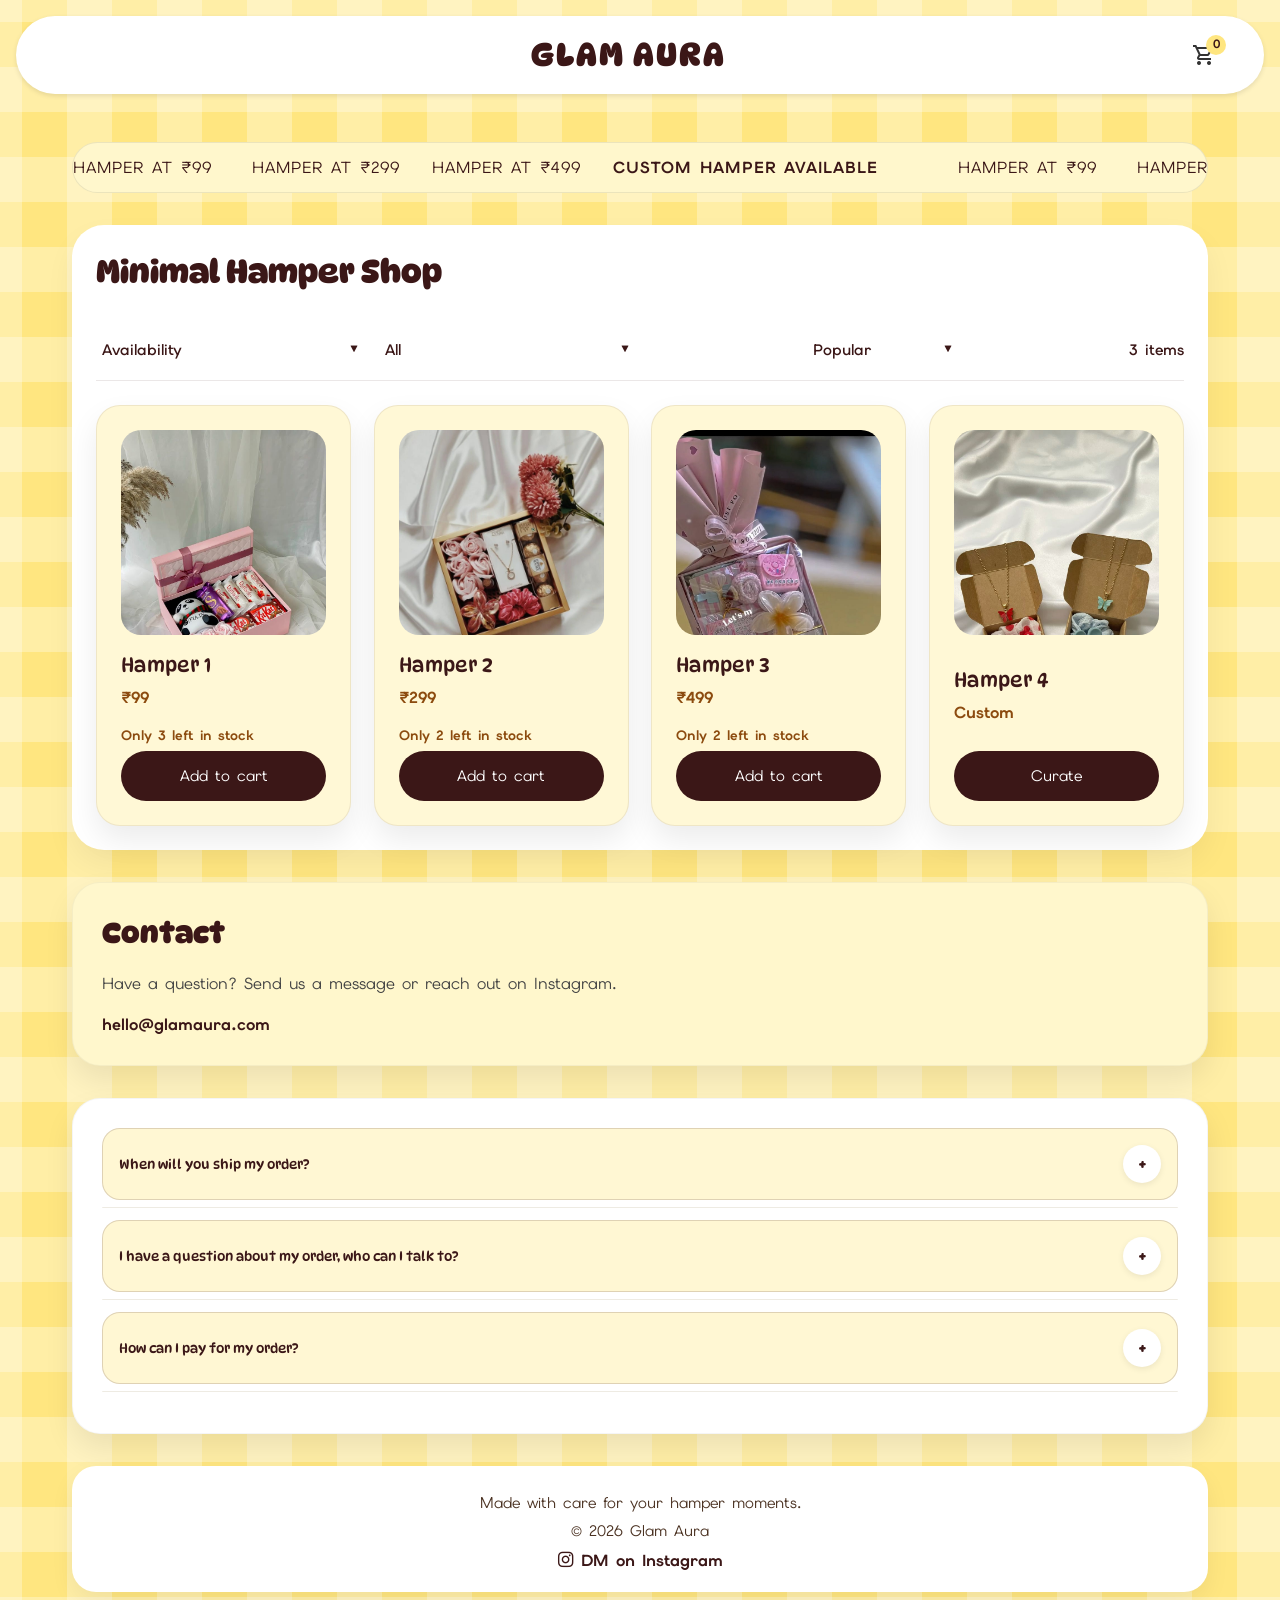
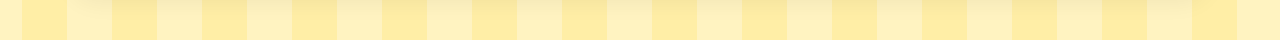
==== index.html @ d9508ad7 "Initial commit" ====
<!DOCTYPE html>
<html lang="en">
<head>
    <meta charset="UTF-8">
    <meta name="viewport" content="width=device-width, initial-scale=1.0">
    <title>Glam Aura - Hamper Store</title>
    <link rel="stylesheet" href="style.css">
    <link rel="preconnect" href="https://fonts.googleapis.com">
<link rel="preconnect" href="https://fonts.gstatic.com" crossorigin>
    <link rel="stylesheet" href="https://fonts.googleapis.com/css2?family=DynaPuff:wght@400..700&family=Elms+Sans:ital,wght@0,100..900;1,100..900&display=swap">
    <link rel="stylesheet" href="https://fonts.googleapis.com/css2?family=Material+Symbols+Outlined:opsz,wght,FILL,GRAD@20..48,100..700,0..1,-50..200" />
    <link rel="stylesheet" href="https://cdnjs.cloudflare.com/ajax/libs/font-awesome/6.4.0/css/all.min.css">
    <style>
        .material-symbols-outlined {
            font-family: 'Material Symbols Outlined';
            font-variation-settings:
            'FILL' 0,
            'wght' 400,
            'GRAD' 0,
            'opsz' 24;
            line-height: 1;
        }
    </style>
</head>
<body>
    <!-- Navigation Bar -->
    <nav class="navbar">
        <div class="nav-container">
            <!-- Brand Name -->
            <a class="nav-brand" href="index.html">GLAM AURA</a>

            <!-- Cart Icon -->
            <div class="cart-icon">
                <span class="material-symbols-outlined">shopping_cart</span>
                <span class="cart-count" id="cartCount">0</span>
            </div>
        </div>
    </nav>

    <!-- Main Content -->
    <main class="container">
        <section class="top-banner">
            <div class="ticker">
                <span>HAMPER AT ₹99&nbsp; &nbsp;&nbsp;&nbsp;HAMPER AT ₹299&nbsp;&nbsp;&nbsp;&nbsp;HAMPER AT ₹499&nbsp;&nbsp;&nbsp;&nbsp;<B>CUSTOM HAMPER AVAILABLE</B>&nbsp;&nbsp;&nbsp;&nbsp;</span>
                <span>HAMPER AT ₹99&nbsp; &nbsp;&nbsp;&nbsp;HAMPER AT ₹299&nbsp;&nbsp;&nbsp;&nbsp;HAMPER AT ₹499&nbsp;&nbsp;&nbsp;&nbsp;<B>CUSTOM HAMPER AVAILABLE</B>&nbsp;&nbsp;&nbsp;&nbsp;</span>
                <span>HAMPER AT ₹99&nbsp; &nbsp;&nbsp;&nbsp;HAMPER AT ₹299&nbsp;&nbsp;&nbsp;&nbsp;HAMPER AT ₹499&nbsp;&nbsp;&nbsp;&nbsp;<B>CUSTOM HAMPER AVAILABLE</B>&nbsp;&nbsp;&nbsp;&nbsp;</span>
                    
            </div>
        </section>

        <section class="products-section" id="products">
            <div class="products-header">
                <h2>Minimal Hamper Shop</h2>
            </div>

            <div class="filter-section">
                <div class="filter-row">
                    <div class="filter-item">
                        <select id="availabilityFilter" class="filter-dropdown-inline">
                            <option value="all">Availability</option>
                            <option value="in-stock">In Stock</option>
                            <option value="out-stock">Out of Stock</option>
                        </select>
                    </div>

                    <div class="filter-item">
                        <select id="priceFilter" class="filter-dropdown-inline">
                            <option value="all">All</option>
                            <option value="99">₹99</option>
                            <option value="299">₹299</option>
                            <option value="499">₹499</option>
                        </select>
                    </div>

                    <div class="filter-item sort-item">
                        <select id="sortFilter" class="filter-dropdown-inline">
                            <option value="relevance">Popular</option>
                            <option value="price-low">Lowest to Highest</option>
                            <option value="price-high">Highest to Lowest</option>
                        </select>
                    </div>

                    <div class="item-count" id="itemCount">3 items</div>
                </div>
            </div>

            <div class="product-grid">
                <article class="product-card" data-product="Hamper 1" data-price="99" data-image="Hamper 1" data-items="Mini chocolate|Hand cream|Sticker set" data-description="A soft bundle of treats and small surprises.">
                    <div class="product-image">
                        <img src="assets/hamper1.jpg" alt="Hamper 1">
                    </div>
                    <div>
                        <div class="product-title">Hamper 1</div>
                        <div class="product-price">₹99</div>
                    </div>
                    <button class="add-cart-btn" data-product="Hamper 1" data-price="99">Add to cart</button>
                </article>

                <article class="product-card" data-product="Hamper 2" data-price="299" data-image="Hamper 2" data-items="Cozy socks|Snack jar|Note card" data-description="A richer mix of cozy accessories and snacks.">
                    <div class="product-image">
                        <img src="assets/hamper2.jpg" alt="Hamper 2">
                    </div>
                    <div>
                        <div class="product-title">Hamper 2</div>
                        <div class="product-price">₹299</div>
                    </div>
                    <button class="add-cart-btn" data-product="Hamper 2" data-price="299">Add to cart</button>
                </article>

                <article class="product-card" data-product="Hamper 3" data-price="499" data-image="Hamper 3" data-items="Premium candle|Sweet biscuits|Gift tag" data-description="A premium selection for thoughtful gifting.">
                    <div class="product-image">
                        <img src="assets/hamper3.jpg" alt="Hamper 3">
                    </div>
                    <div>
                        <div class="product-title">Hamper 3</div>
                        <div class="product-price">₹499</div>
                    </div>
                    <button class="add-cart-btn" data-product="Hamper 3" data-price="499">Add to cart</button>
                </article>

                <article class="product-card" data-product="Hamper 4" data-price="599" data-image="Hamper 4" data-items="Custom item 1|Custom item 2|Custom message card" data-description="Build your own custom hamper with curated goodies.">
                    <div class="product-image">
                        <img src="assets/custom-hamper.jpg" alt="Custom Hamper">
                    </div>
                    <div>
                        <div class="product-title">Hamper 4</div>
                        <div class="product-price">Custom</div>
                    </div>
                    <button class="curate-btn" type="button" onclick="window.location.href='custom-hamper.html'">Curate</button>
                </article>
            </div>
        </section>

        <section class="contact-section" id="contact">
            <h2>Contact</h2>
            <p>Have a question? Send us a message or reach out on Instagram.</p>
            <a class="contact-link" href="mailto:hello@glamaura.com">hello@glamaura.com</a>
        </section>

        <section class="faq-section">
            <div class="faq-item">
                <button class="faq-question" type="button">
                    <span>When will you ship my order?</span>
                    <span class="faq-toggle">+</span>
                </button>
                <div class="faq-answer">
                    <p>Allow 3-4 business days for us to process and ship out your order.</p>
                </div>
            </div>
            <div class="faq-item">
                <button class="faq-question" type="button">
                    <span>I have a question about my order, who can I talk to?</span>
                    <span class="faq-toggle">+</span>
                </button>
                <div class="faq-answer">
                    <p>Please contact and message us on Instagram at <a href="https://www.instagram.com/theglam._.aura" target="_blank" rel="noreferrer">theglam._.aura</a>.</p>
                </div>
            </div>
            <div class="faq-item">
                <button class="faq-question" type="button">
                    <span>How can I pay for my order?</span>
                    <span class="faq-toggle">+</span>
                </button>
                <div class="faq-answer">
                    <p>Payments are accepted via UPI and other online payment methods at checkout for a smooth and secure experience.</p>
                </div>
            </div>
        </section>

        <footer class="site-footer">
            <p>Made with care for your hamper moments.</p>
            <p>© 2026 Glam Aura</p>
            <a class="instagram-link" href="https://www.instagram.com/theglam._.aura" target="_blank" rel="noreferrer">
                <i class="fab fa-instagram"></i> DM on Instagram
            </a>
        </footer>
    </main>

    <div id="cartSummaryBar" class="cart-summary-bar">
        <div class="cart-summary-thumb"><span class="material-symbols-outlined">shopping_cart</span></div>
        <div class="cart-summary-content">
            <div class="cart-summary-title" id="summaryTitle">Your cart</div>
            <div class="cart-summary-price" id="summaryPrice">₹0</div>
        </div>
        <button class="cart-summary-button" id="summaryButton">View cart</button>
    </div>

    <div id="cartDrawerOverlay" class="cart-drawer-overlay">
        <div class="cart-drawer">
            <div class="cart-drawer-header">
                <h3>Your Cart</h3>
                <button class="drawer-close" id="drawerClose">×</button>
            </div>
            <div class="cart-drawer-body">
                <div class="cart-status">
                    <span id="cartDrawerCount">0</span>
                    <span>item(s)</span>
                </div>
                <div class="cart-message">Have a buttery day!</div>
                <div class="cart-items" id="cartItems"></div>
                <div class="cart-total"><span>Total</span><span id="cartTotal">₹0</span></div>
                <div class="cart-note">
                    <label for="cartNote">Add order note</label>
                    <textarea id="cartNote" placeholder="Write a cute note here..."></textarea>
                </div>
            </div>
            <div class="cart-drawer-footer">
                <div class="cart-buttons">
                    <button class="cart-action-btn secondary" id="viewCartButton">View Cart</button>
                    <button class="cart-action-btn primary" id="checkoutButton">Check Out</button>
                </div>
            </div>
        </div>
    </div>

    <div id="productModalOverlay" class="product-modal-overlay">
        <div class="product-modal">
            <div class="product-modal-header">
                <div class="product-modal-title" id="modalTitle">Hamper details</div>
                <button class="modal-close" id="modalClose">×</button>
            </div>
            <div class="product-modal-body">
                <div class="modal-image" id="modalImage">Product image</div>
                <div class="modal-price" id="modalPrice">₹0</div>
                <p class="modal-description" id="modalDescription">Product description</p>
                <div class="modal-items">
                    <div class="modal-items-title">What's inside</div>
                    <ul class="modal-items-list" id="modalItemsList"></ul>
                </div>
            </div>
            <div class="product-modal-footer">
                <button class="cart-action-btn secondary" id="modalCloseButton">Close</button>
                <button class="cart-action-btn primary" id="modalAddCartButton">Add to cart</button>
            </div>
        </div>
    </div>

    <script src="script.js"></script>
</body>
</html>
---- style.css ----
* {
    margin: 0;
    padding: 0;
    box-sizing: border-box;
}

body {
    font-family: 'Elms Sans', sans-serif;
    line-height: 1.45;
    background-color: #FFE680;
    background-image:
        linear-gradient(180deg,
            rgba(255,255,255,0.30) 0%,
            rgba(255,255,255,0.30) 25%,
            transparent 25%,
            transparent 75%,
            rgba(255,255,255,0.30) 75%,
            rgba(255,255,255,0.30) 100%),
        linear-gradient(90deg,
            rgba(255,255,255,0.30) 0%,
            rgba(255,255,255,0.30) 25%,
            transparent 25%,
            transparent 75%,
            rgba(255,255,255,0.30) 75%,
            rgba(255,255,255,0.30) 100%);
    background-size: 40px 40px;
    background-position: 0 0, 0 0;
    background-repeat: repeat;
}

@media (max-width: 480px) {
    body {
        background-size: 30px 30px;
    }
}

@media (min-width: 768px) {
    body {
        background-size: 90px 90px;
    }
}

/* Navigation Bar */
.navbar {
    background-color: #FFFFFF; /* White */
    box-shadow: 0 2px 5px rgba(0, 0, 0, 0.1);
    position: sticky;
    top: 0;
    z-index: 1000;
    margin: 1rem 1rem 0 1rem;
    border-radius: 40px;
}

.nav-container {
    display: flex;
    justify-content: space-between;
    align-items: center;
    padding: 1rem 2rem;
    max-width: 100%;
}

.nav-brand,
h1,
h2,
h3,
h4,
h5,
h6 {
    font-family: 'DynaPuff', cursive;
}

.nav-brand {
    font-size: 1.5rem;
    font-weight: bold;
    color: #3b1717;
    letter-spacing: 2px;
    flex: 1;
    text-align: center;
    text-decoration: none;
    transition: color 0.3s ease;
}

.nav-brand:hover {
    color: #502f2f;
}

.cart-icon {
    font-size: 1.5rem;
    color: #333;
    cursor: pointer;
    transition: color 0.3s ease;
}

.cart-icon:hover {
    color: #502f2f;
}

/* Hamburger Menu */
.hamburger {
    display: none;
    cursor: pointer;
}

.hamburger .material-symbols-outlined {
    font-family: 'Material Symbols Outlined';
    font-size: 2rem;
    color: #333;
    transition: color 0.2s ease;
    line-height: 1;
}

.hamburger:hover .material-symbols-outlined {
    color: #000;
}

/* Mobile Menu */
.mobile-menu {
    display: none;
    background-color: #FFFFFF;
    padding: 0;
    max-height: 0;
    overflow: hidden;
    transition: max-height 0.3s ease, box-shadow 0.3s ease, border-radius 0.3s ease;
    margin-top: 0.75rem;
    border-radius: 24px;
    box-shadow: 0 12px 30px rgba(0, 0, 0, 0.12);
}

.mobile-menu.active {
    display: block;
    max-height: 400px;
}

.menu-list {
    list-style: none;
    padding: 1rem 2rem;
}

.menu-list li {
    padding: 0.75rem 0;
    border-bottom: 1px solid #f0f0f0;
}

.menu-list li:last-child {
    border-bottom: none;
}

.menu-list a {
    text-decoration: none;
    color: #333;
    font-family: 'Elms Sans', sans-serif;
    font-weight: 500;
    font-size: 1rem;
    transition: color 0.3s ease;
}

.menu-list a:hover {
    color: #FFE680;
}

/* Top Scrolling Banner */
.top-banner {
    overflow: hidden;
    background-color: #fff7cc;
    border-radius: 32px;
    margin: 1rem 1rem 0;
    padding: 0.8rem 0;
    border: 1px solid rgba(0, 0, 0, 0.08);
}

.ticker {
    display: inline-flex;
    white-space: nowrap;
    animation: ticker 10s linear infinite;
}

.ticker span {
    font-family: 'Elms Sans', sans-serif;
    font-size: 1rem;
    color: #3b1717;
    letter-spacing: 1px;
    padding-right: 3rem;
}

@keyframes ticker {
    from {
        transform: translateX(0);
    }
    to {
        transform: translateX(-50%);
    }
}

/* Product Cards */
.products-section {
    margin: 2rem 1rem 0;
}

.products-header {
    display: flex;
    justify-content: space-between;
    align-items: center;
    margin-bottom: 1.5rem;
    flex-wrap: wrap;
}

.products-header h2 {
    font-family: 'DynaPuff', cursive;
    font-size: 2rem;
    color: #3b1717;
}

.filter-section {
    padding: 1rem 0;
    margin-bottom: 1.5rem;
    border-bottom: 1px solid rgba(59, 23, 23, 0.1);
}

.filter-row {
    display: grid;
    grid-template-columns: repeat(4, auto);
    gap: 1rem;
    align-items: center;
}

.filter-item {
    position: relative;
    display: inline-flex;
    align-items: center;
    white-space: nowrap;
    background: transparent;
    border: none;
    padding: 0;
    min-height: auto;
}

.item-count {
    flex: 0 0 auto;
    white-space: nowrap;
    padding: 0;
    background: transparent;
    border: none;
    font-size: 0.95rem;
    font-weight: 600;
    color: #3b1717;
    justify-self: end;
}

.filter-section {
    padding: 0.9rem 0;

.filter-dropdown-inline {
    appearance: none;
        padding: 0.35rem 0.4rem 0.35rem 0.35rem;
        border: none;
        background-color: transparent;
        color: #3b1717;
        font-family: 'Elms Sans', sans-serif;
        font-weight: 600;
        font-size: 0.95rem;
        cursor: pointer;
        transition: color 0.2s ease;
        min-width: 100px;
        width: auto;
        padding-right: 0.6rem;
    }

    .filter-item::after {
        content: '▼';
        position: absolute;
        right: 0.35rem;
        top: 50%;
        transform: translateY(-50%);
        font-size: 0.75rem;
        color: #3b1717;
        pointer-events: none;
    }

    @media (max-width: 767px) {
        .filter-row {
            grid-template-columns: repeat(2, minmax(120px, 1fr));
        }
    }
    color: #502f2f;
}

.filter-dropdown-inline:focus {
    outline: none;
    color: #3b1717;
}

.filter-item::after {
    content: '▼';
    position: absolute;
    right: 0;
    top: 50%;
    transform: translateY(-50%);
    font-size: 0.65rem;
    color: #3b1717;
    pointer-events: none;
}

.item-count {
    font-family: 'Elms Sans', sans-serif;
    color: #3b1717;
    font-weight: 600;
    font-size: 0.95rem;
}

.sort-item {
    margin-left: auto;
}

.product-grid {
    display: grid;
    gap: 1.4rem;
    grid-template-columns: repeat(auto-fit, minmax(220px, 1fr));
}

.product-card {
    background-color: #fff8d6;
    border-radius: 24px;
    padding: 1.5rem;
    box-shadow: 0 14px 30px rgba(0, 0, 0, 0.08);
    border: 1px solid rgba(59, 23, 23, 0.08);
    display: flex;
    flex-direction: column;
    justify-content: space-between;
}

.checkout-cart .product-card {
    background-color: #fff8d6;
    border-color: rgba(59, 23, 23, 0.08);
}

.product-image {
    width: 100%;
    aspect-ratio: 1 / 1;
    border-radius: 20px;
    background: linear-gradient(135deg, #f8dc8e 0%, #fff0c1 100%);
    display: grid;
    place-items: center;
    margin-bottom: 1rem;
    padding: 0;
    overflow: hidden;
}

.product-image img {
    width: 100%;
    height: 100%;
    object-fit: cover;
    display: block;
}

.product-title {
    font-family: 'DynaPuff', cursive;
    font-size: 1.25rem;
    margin-bottom: 0.4rem;
    color: #3b1717;
}

.product-price {
    font-family: 'Elms Sans', sans-serif;
    font-size: 1rem;
    font-weight: 700;
    color: #8c4b0f;
    margin-bottom: 0.75rem;
}

.product-description {
    font-family: 'Elms Sans', sans-serif;
    color: #555;
    line-height: 1.55;
    margin-bottom: 1.3rem;
}

.add-cart-btn,
.curate-btn {
    border: none;
    background-color: #3b1717;
    color: #fff;
    font-family: 'Elms Sans', sans-serif;
    font-size: 0.95rem;
    padding: 0.95rem 1rem;
    border-radius: 999px;
    cursor: pointer;
    transition: background-color 0.3s ease, transform 0.2s ease;
}

.add-cart-btn:hover,
.curate-btn:hover {
    background-color: #572421;
    transform: translateY(-1px);
}

.curate-btn {
    width: 100%;
}

.contact-section {
    margin: 2rem 1rem 0;
    padding: 1.8rem;
    border-radius: 28px;
    background-color: #ffffff;
    box-shadow: 0 14px 30px rgba(0, 0, 0, 0.08);
    border: 1px solid rgba(0, 0, 0, 0.04);
}

.contact-section h2 {
    font-family: 'DynaPuff', cursive;
    font-size: 1.8rem;
    color: #3b1717;
    margin-bottom: 1rem;
}

.contact-section p {
    font-family: 'Elms Sans', sans-serif;
    color: #444;
    line-height: 1.7;
}

.contact-link {
    display: inline-block;
    margin-top: 1rem;
    color: #3b1717;
    text-decoration: none;
    font-family: 'Elms Sans', sans-serif;
    font-weight: 700;
}

.site-footer {
    margin: 2rem 1rem 2rem;
    padding: 1.2rem 1.5rem;
    border-radius: 24px;
    background-color: #ffffff;
    box-shadow: 0 10px 24px rgba(0, 0, 0, 0.06);
    text-align: center;
    font-family: 'Elms Sans', sans-serif;
    color: #4b3222;
}

.site-footer p {
    margin: 0.4rem 0;
    font-size: 0.95rem;
}

.cart-icon {
    position: relative;
    display: flex;
    align-items: center;
}

.cart-count {
    position: absolute;
    top: -8px;
    right: -10px;
    width: 20px;
    height: 20px;
    border-radius: 50%;
    background-color: #ffe680;
    color: #3b1717;
    display: grid;
    place-items: center;
    font-size: 0.75rem;
    font-weight: 700;
}

.cart-summary-bar {
    position: fixed;
    left: 50%;
    bottom: 1rem;
    transform: translateX(-50%);
    width: min(420px, calc(100% - 2rem));
    background-color: #fff7d1;
    border-radius: 24px;
    box-shadow: 0 18px 40px rgba(0, 0, 0, 0.12);
    padding: 0.85rem 1rem;
    display: none;
    align-items: center;
    gap: 0.85rem;
    z-index: 1500;
}

.cart-summary-bar.active {
    display: flex;
}

.cart-summary-thumb {
    width: 50px;
    height: 50px;
    border-radius: 18px;
    background: linear-gradient(135deg, #f8dc8e 0%, #fff0c1 100%);
    display: grid;
    place-items: center;
    font-family: 'Elms Sans', sans-serif;
    color: #3b1717;
    font-size: 0.85rem;
    text-align: center;
    padding: 0.5rem;
}

.cart-summary-content {
    flex: 1;
}

.cart-summary-title {
    font-family: 'DynaPuff', cursive;
    font-size: 0.95rem;
    color: #3b1717;
}

.cart-summary-price {
    font-family: 'Elms Sans', sans-serif;
    color: #3b1717;
    font-weight: 700;
    font-size: 0.95rem;
}

.cart-summary-button {
    border: none;
    background-color: #3b1717;
    color: #ffffff;
    font-family: 'Elms Sans', sans-serif;
    font-weight: 700;
    padding: 0.8rem 1rem;
    border-radius: 999px;
    cursor: pointer;
    transition: background-color 0.2s ease;
}

.cart-summary-button:hover {
    background-color: #502f2f;
}

.cart-drawer-overlay {
    position: fixed;
    inset: 0;
    background: rgba(47, 33, 27, 0.18);
    display: none;
    justify-content: flex-end;
    align-items: stretch;
    z-index: 2000;
    padding: 1rem;
}

.cart-drawer-overlay.active {
    display: flex;
}

.cart-drawer {
    width: min(420px, 100%);
    background-color: #fff4cc;
    border-radius: 32px 0 0 32px;
    box-shadow: -12px 0 30px rgba(0, 0, 0, 0.12);
    display: flex;
    flex-direction: column;
    overflow: hidden;
}

.cart-drawer-header {
    padding: 1.2rem 1.4rem;
    background-color: #ffe680;
    display: flex;
    justify-content: space-between;
    align-items: center;
}

.cart-drawer-header h3 {
    margin: 0;
    font-family: 'DynaPuff', cursive;
    font-size: 1.25rem;
    color: #3b1717;
}

.drawer-close {
    border: none;
    background: transparent;
    font-size: 1.4rem;
    cursor: pointer;
    color: #3b1717;
}

.cart-drawer-body {
    padding: 1rem 1.4rem 1.2rem;
    overflow-y: auto;
    flex: 1;
}

.cart-item-edit {
    margin-top: 0.5rem;
}

.edit-custom-btn {
    background: transparent;
    border: 1px solid rgba(59,23,23,0.12);
    color: #3b1717;
    padding: 0.45rem 0.6rem;
    border-radius: 10px;
    cursor: pointer;
    font-family: 'Elms Sans', sans-serif;
    font-size: 0.85rem;
}

.cart-status {
    display: inline-flex;
    align-items: center;
    gap: 0.6rem;
    margin-top: 0.5rem;
}

.cart-status span {
    width: auto;
    height: auto;
    padding: 0 0.35rem;
    border-radius: 0;
    background-color: transparent;
    display: inline-flex;
    align-items: center;
    justify-content: center;
    font-family: 'Elms Sans', sans-serif;
    color: #3b1717;
    font-weight: 700;
}

.cart-message {
    margin: 1rem 0 1.4rem;
    background-color: #fff0a5;
    padding: 0.85rem 1rem;
    border-radius: 18px;
    text-align: center;
    font-family: 'Elms Sans', sans-serif;
    color: #3b1717;
}

.cart-items {
    display: flex;
    flex-direction: column;
    gap: 1rem;
}

.cart-total {
    display: flex;
    justify-content: space-between;
    align-items: center;
    margin-top: 1rem;
    padding: 0.95rem 1rem;
    border-radius: 18px;
    background-color: #fff0a5;
    font-family: 'Elms Sans', sans-serif;
    font-weight: 700;
    color: #3b1717;
}

.cart-item {
    display: grid;
    grid-template-columns: minmax(0, 1fr) auto;
    gap: 0.85rem;
    align-items: center;
}

.cart-item-info {
    display: flex;
    flex-direction: column;
    gap: 0.2rem;
}

.cart-item-title {
    font-family: 'DynaPuff', cursive;
    font-size: 0.95rem;
    color: #3b1717;
}

.cart-item-price {
    font-family: 'Elms Sans', sans-serif;
    font-size: 0.95rem;
    color: #3b1717;
    font-weight: 700;
}

.cart-item-quantity {
    display: flex;
    align-items: center;
    gap: 0.5rem;
}

.qty-btn {
    width: 32px;
    height: 32px;
    border-radius: 50%;
    border: 2px solid #3b1717;
    background-color: #ffffff;
    color: #3b1717;
    font-size: 1.2rem;
    font-weight: 700;
    cursor: pointer;
    display: flex;
    align-items: center;
    justify-content: center;
    transition: all 0.2s ease;
}

.qty-btn:hover {
    background-color: #3b1717;
    color: #ffffff;
}

.qty-btn:disabled {
    opacity: 0.45;
    background-color: #f4e7ba;
    border-color: #d1c29c;
    color: #8b6f45;
}

.qty-display {
    font-family: 'Elms Sans', sans-serif;
    font-weight: 700;
    color: #3b1717;
    min-width: 24px;
    text-align: center;
}

.cart-note {
    margin-top: 1.25rem;
}

.cart-note label {
    display: block;
    font-family: 'DynaPuff', cursive;
    margin-bottom: 0.5rem;
    color: #3b1717;
}

.cart-note textarea {
    width: 100%;
    min-height: 96px;
    border-radius: 18px;
    border: 1px solid rgba(0, 0, 0, 0.1);
    padding: 1rem;
    font-family: 'Elms Sans', sans-serif;
    resize: vertical;
}

.cart-drawer-footer {
    padding: 1rem 1.4rem 1.4rem;
    display: flex;
    flex-direction: column;
    gap: 0.75rem;
    background-color: #fff8e3;
}

.cart-drawer-footer .cart-buttons {
    display: flex;
    gap: 0.85rem;
    flex-wrap: wrap;
}

.cart-action-btn {
    flex: 1;
    border: none;
    border-radius: 999px;
    cursor: pointer;
    font-family: 'Elms Sans', sans-serif;
    font-weight: 700;
    padding: 0.95rem 1rem;
}

.cart-action-btn.primary {
    background-color: #3b1717;
    color: #ffffff;
}

.cart-action-btn.secondary {
    background-color: transparent;
    color: #3b1717;
    border: 1px solid #3b1717;
}

.product-card {
    cursor: pointer;
}

.checkout-cart {
    display: grid;
    gap: 1rem;
    margin-bottom: 1rem;
}

.checkout-cart .product-card {
    cursor: default;
}

.checkout-cart .product-image {
    width: 80px;
    height: 80px;
    aspect-ratio: 1 / 1;
}

.product-modal-overlay {
    position: fixed;
    inset: 0;
    background: rgba(0, 0, 0, 0.4);
    display: none;
    justify-content: center;
    align-items: center;
    z-index: 2500;
    padding: 1rem;
}

.product-modal-overlay.active {
    display: flex;
}

.product-modal {
    width: min(560px, 100%);
    max-height: calc(100vh - 2rem);
    display: flex;
    flex-direction: column;
    background-color: #fffdf1;
    border-radius: 30px;
    overflow: hidden;
    box-shadow: 0 20px 60px rgba(0, 0, 0, 0.18);
}

.product-modal-header,
.product-modal-footer {
    padding: 1rem 1.25rem;
    background-color: #fff7cc;
}

.product-modal-header {
    display: flex;
    justify-content: space-between;
    align-items: center;
}

.product-modal-title {
    font-family: 'DynaPuff', cursive;
    font-size: 1.35rem;
    color: #3b1717;
}

.modal-close {
    border: none;
    background: transparent;
    font-size: 1.5rem;
    cursor: pointer;
    color: #3b1717;
}

.product-modal-body {
    padding: 1.25rem;
    overflow-y: auto;
}

.modal-image {
    width: 100%;
    aspect-ratio: 1 / 1;
    border-radius: 22px;
    background: linear-gradient(135deg, #f8dc8e 0%, #fff0c1 100%);
    display: grid;
    place-items: center;
    margin-bottom: 1rem;
    font-family: 'Elms Sans', sans-serif;
    color: #3b1717;
    text-align: center;
    padding: 1rem;
}

.modal-price {
    font-family: 'Elms Sans', sans-serif;
    font-size: 1rem;
    font-weight: 700;
    color: #3b1717;
    margin-bottom: 1rem;
}

.modal-description {
    font-family: 'Elms Sans', sans-serif;
    color: #555;
    line-height: 1.7;
    margin-bottom: 1rem;
}

.modal-items-title {
    font-family: 'DynaPuff', cursive;
    color: #3b1717;
    margin-bottom: 0.75rem;
}

.modal-items-list {
    list-style: disc;
    margin-left: 1.25rem;
    color: #444;
    font-family: 'Elms Sans', sans-serif;
    line-height: 1.7;
}

.product-modal-footer {
    display: flex;
    justify-content: space-between;
    align-items: center;
    gap: 0.75rem;
}

.product-modal-footer .cart-action-btn {
    flex: 1;
}

@media (max-width: 767px) {
    .product-modal {
        max-height: calc(100vh - 1.5rem);
    }

    .product-modal-body {
        padding: 1rem;
    }
}

@media (max-width: 767px) {
    .cart-drawer {
        width: 100%;
        border-radius: 24px;
    }

    .cart-drawer-overlay {
        align-items: flex-end;
    }
}

@media (max-width: 480px) {
    .cart-summary-bar {
        bottom: 0.7rem;
    }
}

@media (max-width: 767px) {
    .top-banner {
        margin: 1rem;
    }

    .product-grid {
        grid-template-columns: repeat(2, minmax(140px, 1fr));
    }

    .product-card {
        padding: 1.2rem;
    }

    .add-cart-btn,
    .curate-btn {
        font-size: 0.85rem;
        padding: 0.8rem 0.85rem;
    }

    .contact-section,
    .site-footer {
        margin: 1rem;
    }

    .filter-row {
        display: flex;
        flex-direction: row;
        gap: 1rem;
        align-items: center;
        flex-wrap: wrap;
    }

    .sort-item {
        margin-left: auto;
    }

    .filter-dropdown-inline {
        font-size: 0.85rem;
    }

    .item-count {
        order: unset;
        margin-left: auto;
        justify-self: unset;
    }
}

@media (max-width: 480px) {
    .top-banner {
        padding: 0.7rem 0;
    }

    .ticker span {
        font-size: 0.95rem;
    }

    .nav-brand {
        font-size: 1rem;
    }
}

@media (max-width: 420px) {
    .container {
        padding: 0 0.75rem;
    }

    .products-section,
    .contact-section,
    .faq-section {
        padding: 1rem;
    }

    .product-grid {
        grid-template-columns: 1fr;
        gap: 1rem;
    }

    .product-card {
        padding: 1rem;
    }

    .product-image {
        margin-bottom: 0.75rem;
    }

    .product-title {
        font-size: 1.1rem;
    }

    .product-price {
        font-size: 0.95rem;
    }

    .add-cart-btn,
    .curate-btn {
        width: 100%;
        font-size: 0.82rem;
        padding: 0.75rem 0.9rem;
    }
}

/* Main Content */
.container {
    max-width: 1200px;
    margin: 2rem auto;
    padding: 0 1rem;
}

.products-section {
    margin: 2rem 1rem 0;
    background-color: #ffffff;
    border-radius: 32px;
    padding: 1.5rem;
    box-shadow: 0 14px 30px rgba(0, 0, 0, 0.05);
}

.contact-section {
    margin: 2rem 1rem 0;
    padding: 1.8rem;
    border-radius: 28px;
    background-color: #fff7cc;
    box-shadow: 0 14px 30px rgba(0, 0, 0, 0.08);
    border: 1px solid rgba(0, 0, 0, 0.04);
}

.faq-section {
    margin: 2rem 1rem 0;
    padding: 1.8rem;
    border-radius: 28px;
    background-color: #ffffff;
    box-shadow: 0 14px 30px rgba(0, 0, 0, 0.08);
    border: 1px solid rgba(0, 0, 0, 0.04);
}

.faq-item {
    margin-bottom: 0.75rem;
}

.faq-question {
    width: 100%;
    display: grid;
    grid-template-columns: 1fr auto;
    align-items: center;
    background-color: rgba(255, 232, 128, 0.35);
    border: 1px solid rgba(59,23,23,0.16);
    border-radius: 18px;
    padding: 1rem 1rem;
    font-family: 'DynaPuff', cursive;
    color: #3b1717;
    cursor: pointer;
    text-align: left;
    line-height: 1.2;
    gap: 1rem;
}

.faq-toggle {
    width: 38px;
    height: 38px;
    display: grid;
    place-items: center;
    border-radius: 50%;
    background-color: #fff;
    color: #3b1717;
    font-weight: 700;
    box-shadow: 0 2px 6px rgba(0,0,0,0.08);
}

.faq-answer {
    max-height: 0;
    overflow: hidden;
    transition: max-height 0.32s ease, padding 0.32s ease;
    padding: 0 1rem;
    background-color: #fffef6;
    border-left: 1px solid rgba(59,23,23,0.08);
    border-right: 1px solid rgba(59,23,23,0.08);
    border-bottom: 1px solid rgba(59,23,23,0.08);
    border-radius: 0 0 18px 18px;
    margin-top: 0.45rem;
}

.faq-item.open .faq-answer {
    max-height: 220px;
    padding: 0.85rem 1rem 1rem;
}

.faq-answer p {
    margin: 0;
}

.product-modal.custom .modal-image,
.product-modal.custom .modal-price,
.product-modal.custom .modal-items {
    display: none;
}

.product-modal.custom .product-modal-footer .secondary {
    display: none;
}

.product-modal.custom .product-modal-footer {
    justify-content: flex-end;
}

.faq-item + .faq-item {
    margin-top: 0.75rem;
}

@media (max-width: 480px) {
    .faq-question {
        padding: 0.8rem 0.9rem;
        font-size: 0.95rem;
    }

    .faq-answer {
        padding: 0 0.9rem;
    }
}

.faq-answer p {
    font-family: 'Elms Sans', sans-serif;
    color: #444;
    line-height: 1.5;
    margin: 0;
}

.faq-answer a {
    color: #3b1717;
    text-decoration: underline;
}

.instagram-link {
    display: inline-flex;
    align-items: center;
    gap: 0.5rem;
    color: #3b1717;
    text-decoration: none;
    font-family: 'Elms Sans', sans-serif;
    font-weight: 700;
}

.instagram-link i {
    font-size: 1.1rem;
}


.content-section {
    background-color: #FFFFFF;
    border-radius: 8px;
    padding: 2rem;
    margin-bottom: 2rem;
    box-shadow: 0 2px 8px rgba(0, 0, 0, 0.1);
}

.content-section h2 {
    color: #333;
    margin-bottom: 1rem;
}

.content-section p {
    color: #666;
    line-height: 1.6;
}

/* Responsive Design - Tablet and Desktop */
@media (min-width: 768px) {
    .nav-container {
        padding: 1rem 3rem;
    }

    .nav-brand {
        font-size: 2rem;
    }

    .cart-icon {
        font-size: 1.8rem;
    }

    .container {
        margin: 3rem auto;
    }

    .content-section {
        padding: 3rem;
    }
}

/* Responsive Design - Mobile */
@media (max-width: 767px) {
    .nav-container {
        padding: 1rem;
    }

    .nav-brand {
        font-size: 1.2rem;
        letter-spacing: 1px;
    }

    .cart-icon {
        font-size: 1.3rem;
    }

    .menu-list {
        padding: 1rem;
    }

    .menu-list li {
        padding: 0.6rem 0;
    }

    .menu-list a {
        font-size: 0.9rem;
    }

    .container {
        margin: 1rem auto;
        padding: 0 0.5rem;
    }

    .content-section {
        padding: 1.5rem;
        margin-bottom: 1.5rem;
    }

    .content-section h2 {
        font-size: 1.3rem;
    }

    .content-section p {
        font-size: 0.9rem;
    }
}

/* Extra Small Devices */
@media (max-width: 480px) {
    .nav-brand {
        font-size: 1rem;
        letter-spacing: 0.5px;
    }

    .nav-container {
        padding: 0.75rem 0.5rem;
    }

    .cart-icon {
        font-size: 1.2rem;
    }

    .hamburger span {
        width: 20px;
        height: 2.5px;
        margin: 4px 0;
    }

    .content-section {
        padding: 1rem;
        margin-bottom: 1rem;
    }

    .content-section h2 {
        font-size: 1.1rem;
    }

    .product-grid {
        grid-template-columns: repeat(2, minmax(140px, 1fr));
    }
}
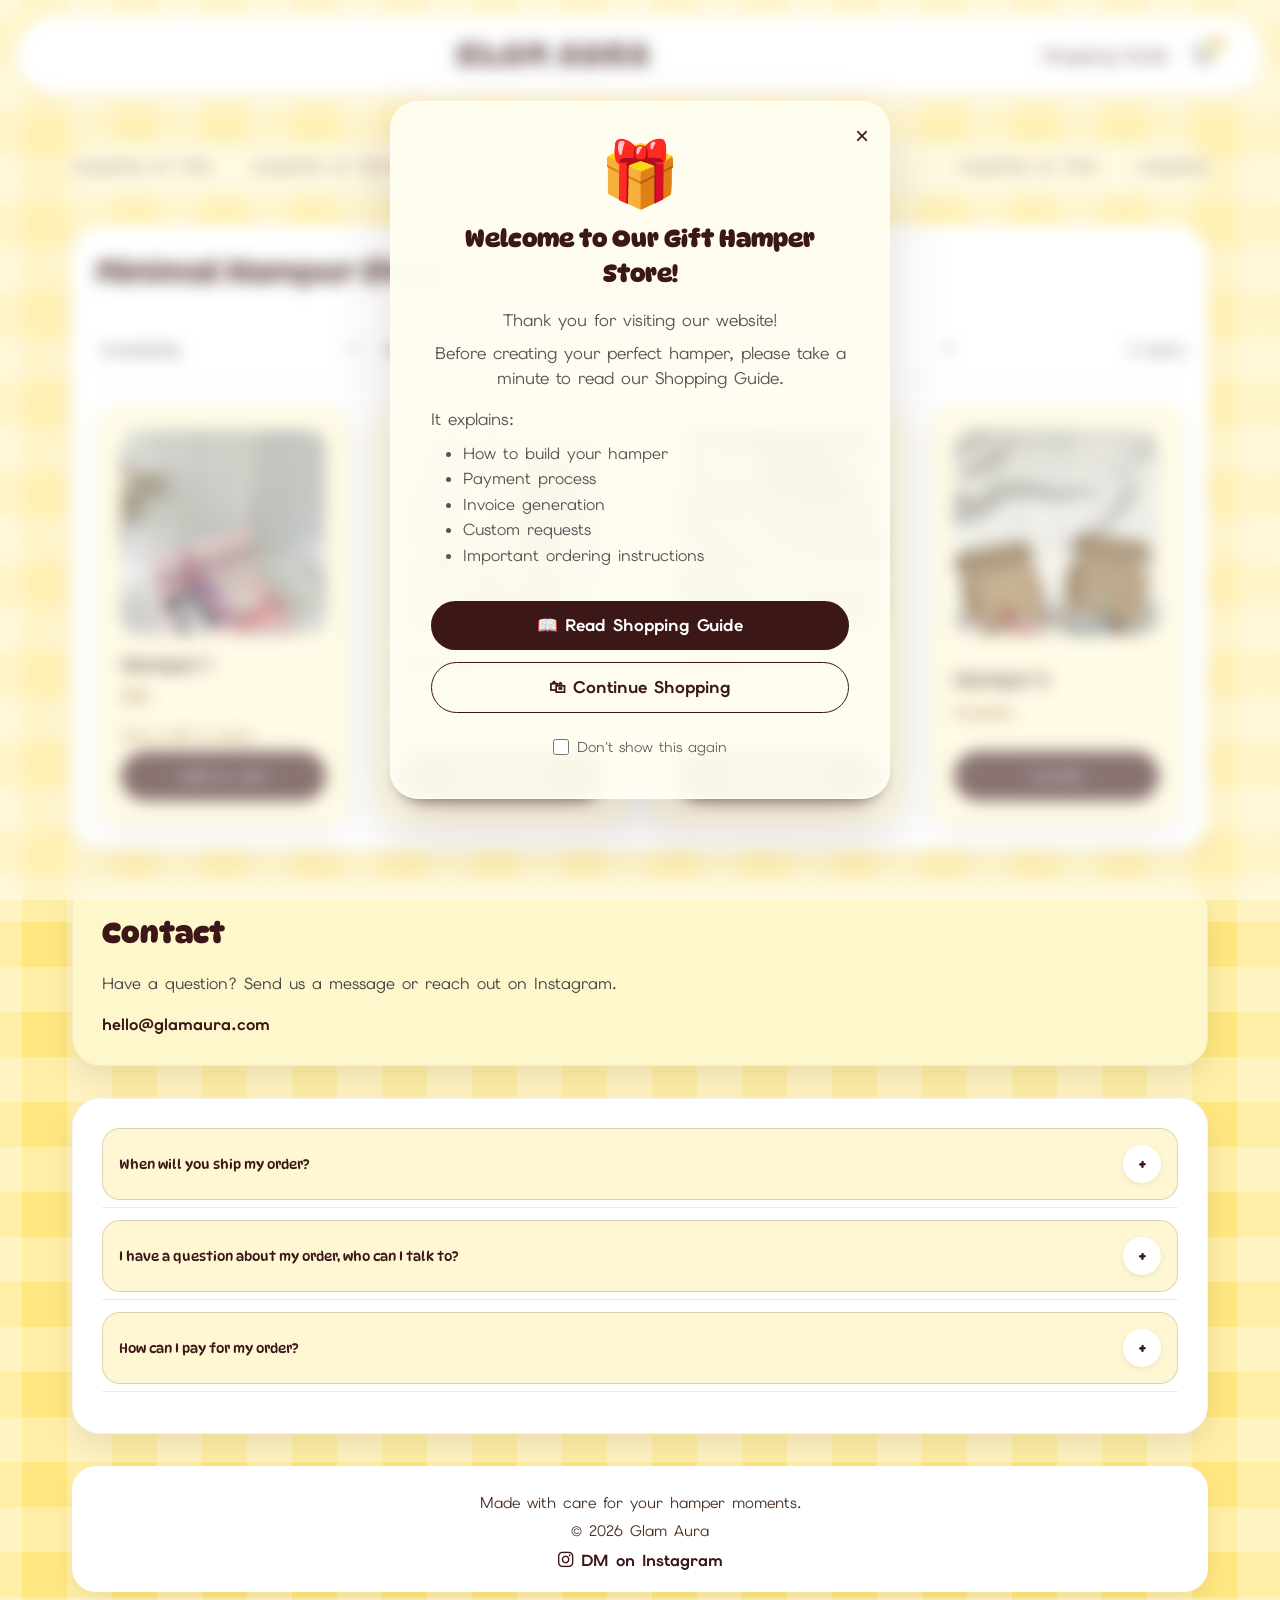
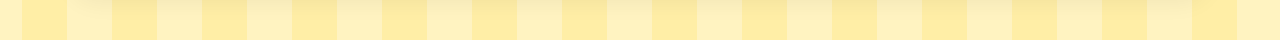
==== commit 7f287d57: "Add shopping guide, welcome popup, and invoice improvements" ====
--- a/index.html
+++ b/index.html
@@ -28,11 +28,14 @@
         <div class="nav-container">
             <!-- Brand Name -->
             <a class="nav-brand" href="index.html">GLAM AURA</a>
-
-            <!-- Cart Icon -->
-            <div class="cart-icon">
-                <span class="material-symbols-outlined">shopping_cart</span>
-                <span class="cart-count" id="cartCount">0</span>
+            
+            <div style="display: flex; align-items: center; gap: 1.5rem;">
+                <a href="shopping-guide.html" style="font-family: 'Elms Sans', sans-serif; font-weight: 700; color: #3b1717; text-decoration: none; font-size: 1rem; transition: color 0.3s ease;">Shopping Guide</a>
+                <!-- Cart Icon -->
+                <div class="cart-icon">
+                    <span class="material-symbols-outlined">shopping_cart</span>
+                    <span class="cart-count" id="cartCount">0</span>
+                </div>
             </div>
         </div>
     </nav>
@@ -235,6 +238,32 @@
         </div>
     </div>
 
+    <div id="welcomePopupOverlay" class="welcome-popup-overlay">
+        <div class="welcome-popup">
+            <button class="welcome-popup-close" id="welcomePopupClose">×</button>
+            <div class="welcome-popup-icon">🎁</div>
+            <h2 class="welcome-popup-title">Welcome to Our Gift Hamper Store!</h2>
+            <p class="welcome-popup-text">Thank you for visiting our website!</p>
+            <p class="welcome-popup-text">Before creating your perfect hamper, please take a minute to read our Shopping Guide.</p>
+            <p class="welcome-popup-text" style="text-align: left; margin-top: 1rem;">It explains:</p>
+            <ul class="welcome-popup-list">
+                <li>How to build your hamper</li>
+                <li>Payment process</li>
+                <li>Invoice generation</li>
+                <li>Custom requests</li>
+                <li>Important ordering instructions</li>
+            </ul>
+            <div class="welcome-popup-buttons">
+                <button class="cart-action-btn primary" onclick="window.location.href='shopping-guide.html'">📖 Read Shopping Guide</button>
+                <button class="cart-action-btn secondary" id="welcomePopupContinue">🛍 Continue Shopping</button>
+            </div>
+            <div class="welcome-popup-checkbox">
+                <input type="checkbox" id="dontShowAgain">
+                <label for="dontShowAgain">Don't show this again</label>
+            </div>
+        </div>
+    </div>
+
     <script src="script.js"></script>
 </body>
 </html>
--- a/style.css
+++ b/style.css
@@ -1299,3 +1299,381 @@
         grid-template-columns: repeat(2, minmax(140px, 1fr));
     }
 }
+
+/* =====================================================================
+   WELCOME POPUP
+   ===================================================================== */
+.welcome-popup-overlay {
+    position: fixed;
+    inset: 0;
+    background: rgba(255, 255, 255, 0.4);
+    backdrop-filter: blur(8px);
+    -webkit-backdrop-filter: blur(8px);
+    display: flex;
+    justify-content: center;
+    align-items: center;
+    z-index: 3000;
+    padding: 1rem;
+    opacity: 0;
+    visibility: hidden;
+    transition: opacity 0.4s ease, visibility 0.4s ease;
+}
+
+.welcome-popup-overlay.active {
+    opacity: 1;
+    visibility: visible;
+}
+
+.welcome-popup {
+    background: rgba(255, 253, 241, 0.95);
+    border: 1px solid rgba(255, 255, 255, 0.5);
+    border-radius: 28px;
+    padding: 2.5rem;
+    max-width: 500px;
+    width: 100%;
+    box-shadow: 0 24px 60px rgba(59, 23, 23, 0.15);
+    position: relative;
+    text-align: center;
+    transform: scale(0.9);
+    transition: transform 0.4s cubic-bezier(0.34, 1.56, 0.64, 1);
+}
+
+.welcome-popup-overlay.active .welcome-popup {
+    transform: scale(1);
+}
+
+.welcome-popup-close {
+    position: absolute;
+    top: 1.25rem;
+    right: 1.25rem;
+    background: transparent;
+    border: none;
+    font-size: 1.5rem;
+    color: #3b1717;
+    cursor: pointer;
+    transition: transform 0.2s ease;
+}
+
+.welcome-popup-close:hover {
+    transform: scale(1.1);
+}
+
+.welcome-popup-icon {
+    font-size: 4rem;
+    margin-bottom: 1rem;
+    line-height: 1;
+}
+
+.welcome-popup-title {
+    font-size: 1.5rem;
+    color: #3b1717;
+    margin-bottom: 1rem;
+}
+
+.welcome-popup-text {
+    font-family: 'Elms Sans', sans-serif;
+    color: #555;
+    font-size: 1.05rem;
+    line-height: 1.5;
+    margin-bottom: 0.5rem;
+}
+
+.welcome-popup-list {
+    text-align: left;
+    margin: 0.5rem 0 2rem 2rem;
+    color: #555;
+    font-family: 'Elms Sans', sans-serif;
+    font-size: 1rem;
+    line-height: 1.6;
+}
+
+.welcome-popup-buttons {
+    display: flex;
+    flex-direction: column;
+    gap: 0.75rem;
+    margin-bottom: 1.5rem;
+}
+
+.welcome-popup-buttons .cart-action-btn {
+    width: 100%;
+    padding: 0.85rem;
+    font-size: 1.05rem;
+    display: flex;
+    justify-content: center;
+    align-items: center;
+    gap: 0.5rem;
+}
+
+.welcome-popup-checkbox {
+    display: flex;
+    align-items: center;
+    justify-content: center;
+    gap: 0.5rem;
+    font-family: 'Elms Sans', sans-serif;
+    color: #666;
+    font-size: 0.9rem;
+}
+
+.welcome-popup-checkbox input[type="checkbox"] {
+    accent-color: #3b1717;
+    width: 16px;
+    height: 16px;
+    cursor: pointer;
+}
+
+@media (max-width: 480px) {
+    .welcome-popup {
+        padding: 1.5rem;
+    }
+    .welcome-popup-title {
+        font-size: 1.25rem;
+    }
+    .welcome-popup-text, .welcome-popup-list {
+        font-size: 0.95rem;
+    }
+    .welcome-popup-icon {
+        font-size: 3rem;
+    }
+}
+
+/* =====================================================================
+   SHOPPING GUIDE
+   ===================================================================== */
+.guide-header {
+    text-align: center;
+    margin: 2rem 1rem 3rem;
+}
+
+.guide-title {
+    font-size: 2.5rem;
+    color: #3b1717;
+    margin-bottom: 1rem;
+}
+
+.guide-subtitle {
+    font-family: 'Elms Sans', sans-serif;
+    color: #555;
+    font-size: 1.1rem;
+    max-width: 600px;
+    margin: 0 auto;
+}
+
+.guide-timeline {
+    position: relative;
+    max-width: 800px;
+    margin: 0 auto 4rem;
+    padding: 0 1rem;
+}
+
+.guide-timeline::before {
+    content: '';
+    position: absolute;
+    top: 0;
+    bottom: 0;
+    left: 40px;
+    width: 4px;
+    background: linear-gradient(to bottom, #f8dc8e, #FFE680, rgba(255, 230, 128, 0));
+    border-radius: 2px;
+}
+
+@media (max-width: 767px) {
+    .guide-timeline::before {
+        display: none;
+    }
+}
+
+.guide-step {
+    position: relative;
+    margin-bottom: 2.5rem;
+    padding-left: 80px;
+    opacity: 0;
+    transform: translateY(20px);
+    transition: opacity 0.6s ease, transform 0.6s ease;
+}
+
+.guide-step.reveal {
+    opacity: 1;
+    transform: translateY(0);
+}
+
+@media (max-width: 767px) {
+    .guide-step {
+        padding-left: 0;
+    }
+}
+
+.guide-step-number {
+    position: absolute;
+    left: 17px;
+    top: 24px;
+    width: 50px;
+    height: 50px;
+    background-color: #3b1717;
+    color: #fff;
+    border-radius: 50%;
+    display: flex;
+    justify-content: center;
+    align-items: center;
+    font-family: 'DynaPuff', cursive;
+    font-size: 1.25rem;
+    box-shadow: 0 4px 12px rgba(59, 23, 23, 0.3);
+    z-index: 1;
+}
+
+@media (max-width: 767px) {
+    .guide-step-number {
+        position: static;
+        margin-bottom: 1rem;
+        display: inline-flex;
+    }
+}
+
+.guide-card {
+    background: #ffffff;
+    border-radius: 24px;
+    padding: 2rem;
+    box-shadow: 0 14px 30px rgba(0, 0, 0, 0.05);
+    border: 1px solid rgba(0, 0, 0, 0.03);
+    transition: transform 0.3s ease, box-shadow 0.3s ease;
+}
+
+.guide-card:hover {
+    transform: translateY(-5px);
+    box-shadow: 0 20px 40px rgba(0, 0, 0, 0.08);
+}
+
+.guide-card-header {
+    display: flex;
+    align-items: center;
+    gap: 1rem;
+    margin-bottom: 1rem;
+}
+
+.guide-card-icon {
+    font-size: 2rem;
+}
+
+.guide-card-title {
+    font-size: 1.5rem;
+    color: #3b1717;
+    margin: 0;
+}
+
+.guide-card-desc {
+    font-family: 'Elms Sans', sans-serif;
+    color: #555;
+    font-size: 1.05rem;
+    line-height: 1.6;
+    margin-bottom: 1.5rem;
+}
+
+.guide-card-list {
+    margin-left: 1.5rem;
+    margin-bottom: 1.5rem;
+    font-family: 'Elms Sans', sans-serif;
+    color: #444;
+}
+
+.guide-card-list li {
+    margin-bottom: 0.5rem;
+}
+
+.guide-warning {
+    background: #fff0f0;
+    border-left: 4px solid #ff6b6b;
+    padding: 1rem;
+    border-radius: 8px;
+    font-family: 'Elms Sans', sans-serif;
+    color: #d13434;
+    font-size: 0.95rem;
+    font-weight: 600;
+}
+
+.guide-help-card {
+    background: linear-gradient(135deg, #f8dc8e 0%, #fff0c1 100%);
+    border-radius: 32px;
+    padding: 3rem 2rem;
+    text-align: center;
+    max-width: 800px;
+    margin: 0 auto 3rem;
+    box-shadow: 0 16px 32px rgba(59, 23, 23, 0.1);
+}
+
+.guide-help-title {
+    font-size: 2rem;
+    color: #3b1717;
+    margin-bottom: 1.5rem;
+}
+
+.guide-help-grid {
+    display: flex;
+    justify-content: center;
+    gap: 2rem;
+    margin-bottom: 2rem;
+    flex-wrap: wrap;
+}
+
+.guide-help-item {
+    display: flex;
+    align-items: center;
+    gap: 0.5rem;
+    font-family: 'Elms Sans', sans-serif;
+    font-weight: 700;
+    color: #3b1717;
+    font-size: 1.1rem;
+}
+
+.guide-help-btn {
+    display: inline-flex;
+    align-items: center;
+    gap: 0.75rem;
+    background-color: #3b1717;
+    color: #fff;
+    padding: 1rem 2rem;
+    border-radius: 999px;
+    font-family: 'Elms Sans', sans-serif;
+    font-weight: 700;
+    font-size: 1.1rem;
+    text-decoration: none;
+    transition: background-color 0.3s ease, transform 0.2s ease;
+    border: none;
+    cursor: pointer;
+}
+
+.guide-help-btn:hover {
+    background-color: #572421;
+    transform: translateY(-2px);
+}
+
+.guide-back-btn {
+    display: inline-flex;
+    align-items: center;
+    gap: 0.5rem;
+    color: #3b1717;
+    text-decoration: none;
+    font-family: 'Elms Sans', sans-serif;
+    font-weight: 700;
+    margin: 1rem 1rem 0;
+    padding: 0.5rem 1rem;
+    border-radius: 999px;
+    background: #fff;
+    border: 1px solid rgba(59, 23, 23, 0.1);
+    transition: background-color 0.2s ease;
+}
+
+.guide-back-btn:hover {
+    background: #fff8d6;
+}
+
+@media (max-width: 767px) {
+    .guide-title {
+        font-size: 2rem;
+    }
+    .guide-help-grid {
+        flex-direction: column;
+        gap: 1rem;
+    }
+    .guide-help-item {
+        justify-content: center;
+    }
+}
